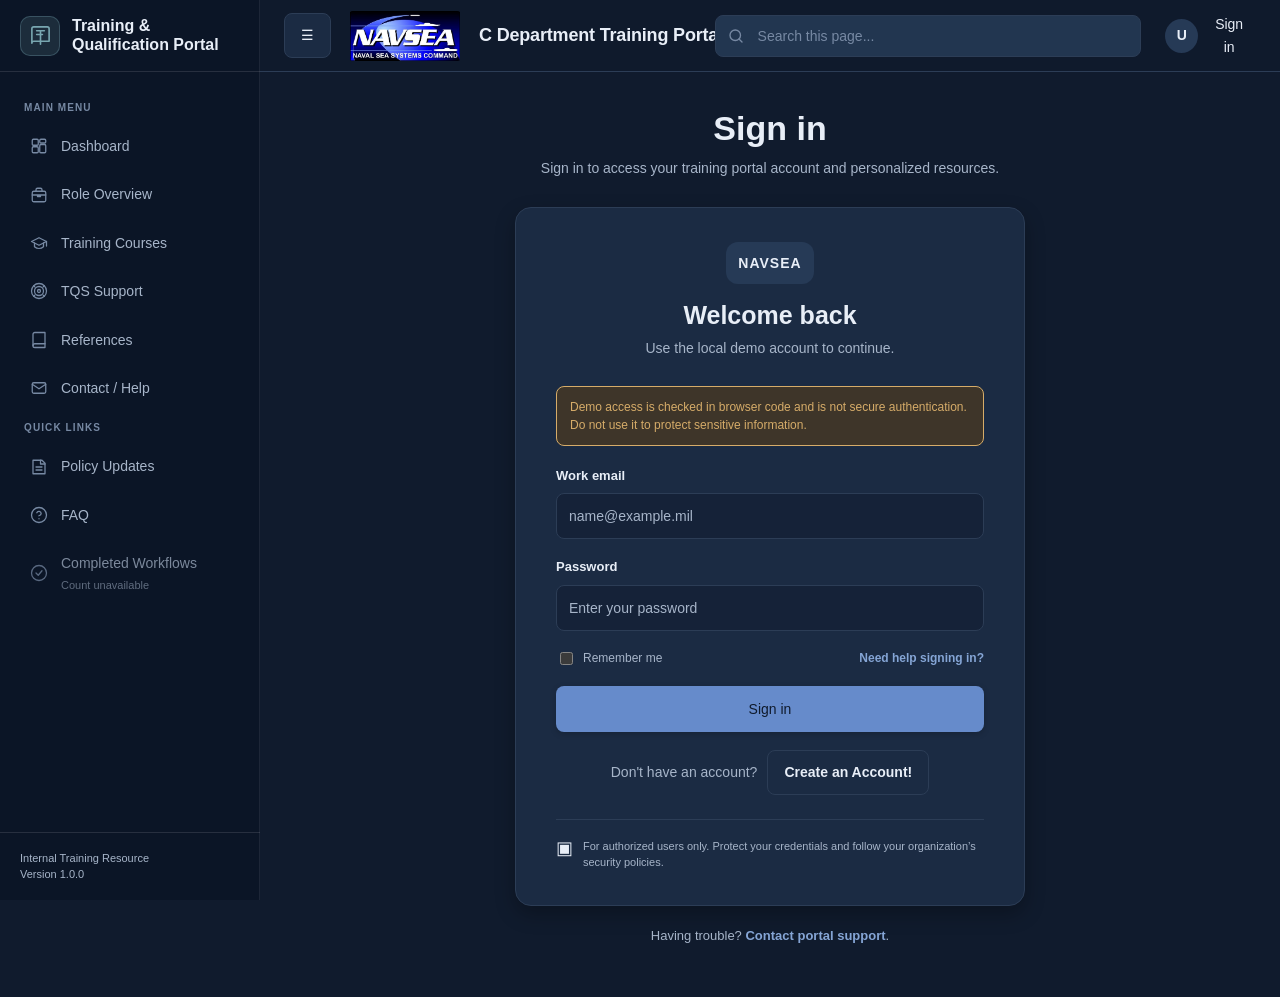
==== account.html @ fb7f1e5f "1" ====
<!DOCTYPE html>
<html lang="en">
<head>
<meta charset="UTF-8"><meta name="viewport" content="width=device-width, initial-scale=1.0">
<link rel="preconnect" href="https://fonts.googleapis.com"><link rel="preconnect" href="https://fonts.gstatic.com" crossorigin><link href="https://fonts.googleapis.com/css2?family=Roboto+Condensed:wght@500;600;700&display=swap" rel="stylesheet">
<title>Training Portal | Sign In</title>
<link rel="stylesheet" href="assets/shared/css/variables.css"><link rel="stylesheet" href="assets/shared/css/global.css"><link rel="stylesheet" href="assets/shared/css/layout.css?v=20261118-6"><link rel="stylesheet" href="assets/shared/css/components.css?v=20261118-2"><link rel="stylesheet" href="assets/shared/css/responsive.css"><link rel="stylesheet" href="assets/pages/account/account.css">
</head>
<body data-page="account">
<div class="app-shell"><aside class="sidebar" id="sidebar"></aside><div class="main-area">
<header class="topbar"><div class="topbar-left"><button class="btn btn-secondary mobile-menu-button" id="mobileMenuButton" aria-label="Open navigation">☰</button><img class="navsea-logo" src="assets/shared/images/navsea%20logo.jpg" alt="NAVSEA, Naval Sea Systems Command"><span class="portal-title">C Department Training Portal</span></div>
<div class="topbar-right"><div class="topbar-search search-box"><svg aria-hidden="true" viewBox="0 0 24 24"><circle cx="11" cy="11" r="7"></circle><path d="m20 20-4-4"></path></svg><input type="search" placeholder="Search this page..." data-portal-search aria-label="Search this page"></div>
<div style="position:relative"><button class="account-button" id="accountButton" aria-expanded="false" aria-controls="accountMenu"><span class="account-avatar">U</span><span>Sign in</span></button><div class="account-menu" id="accountMenu" hidden><a href="contact.html">Contact Support</a><a href="index.html">Dashboard</a></div></div></div></header>
<main class="page-content account-page">
<div class="page-heading"><h1 id="accountPageTitle" tabindex="-1">Sign in</h1><p id="accountPageDescription">Sign in to access your training portal account and personalized resources.</p></div>
<section class="account-signin-card" id="sign-in" aria-labelledby="signinTitle">
<div class="signin-intro"><span class="signin-emblem" aria-hidden="true">NAVSEA</span><h2 id="signinTitle">Welcome back</h2><p>Use the local demo account to continue.</p></div>
<p class="prototype-notice">Demo access is checked in browser code and is not secure authentication. Do not use it to protect sensitive information.</p>
<form id="signInForm" class="signin-form">
<div class="field-group"><label for="email">Work email</label><input class="form-control" id="email" name="email" type="email" autocomplete="username" placeholder="name@example.mil" required></div>
<div class="field-group"><label for="password">Password</label><input class="form-control" id="password" name="password" type="password" autocomplete="current-password" placeholder="Enter your password" required></div>
<div class="signin-options"><label class="remember-option"><input type="checkbox" name="remember"> <span>Remember me</span></label><a href="contact.html">Need help signing in?</a></div>
<button class="btn btn-primary signin-submit" type="submit">Sign in</button>
<p class="signin-notice" id="signInNotice" role="status" aria-live="polite" hidden></p>
</form>
<div class="create-account-prompt"><span>Don't have an account?</span><a class="btn btn-secondary" href="#create-account">Create an Account!</a></div>
<div class="signin-footer"><span class="security-icon" aria-hidden="true">▣</span><p>For authorized users only. Protect your credentials and follow your organization’s security policies.</p></div>
</section>
<section class="account-signin-card create-account-card" id="create-account" aria-labelledby="createAccountTitle" hidden>
<div class="signin-intro"><span class="signin-emblem" aria-hidden="true">NAVSEA</span><h2 id="createAccountTitle">Create an account</h2><p>Enter your details below.</p></div>
<form id="createAccountForm" class="signin-form">
<div class="field-group"><label for="firstName">First name</label><input class="form-control" id="firstName" name="firstName" type="text" autocomplete="given-name" required></div>
<div class="field-group"><label for="lastName">Last name</label><input class="form-control" id="lastName" name="lastName" type="text" autocomplete="family-name" required></div>
<div class="field-group"><label for="createEmail">Work email</label><input class="form-control" id="createEmail" name="email" type="email" autocomplete="email" placeholder="name@example.mil" required></div>
<div class="field-group"><label for="passcode">Passcode</label><input class="form-control" id="passcode" name="passcode" type="password" autocomplete="new-password" required></div>
<div class="field-group"><label for="confirmPasscode">Re-enter passcode</label><input class="form-control" id="confirmPasscode" name="confirmPasscode" type="password" autocomplete="new-password" required></div>
<button class="btn btn-primary signin-submit" type="submit">Create an account</button>
<p class="prototype-notice" id="createAccountNotice" role="status" aria-live="polite" hidden></p>
</form>
<p class="create-account-prompt"><a href="#sign-in">Back to sign in</a></p>
<div class="signin-footer"><span class="security-icon" aria-hidden="true">▣</span><p>For authorized users only. Protect your credentials and follow your organization’s security policies.</p></div>
</section>
<p class="account-support">Having trouble? <a href="contact.html">Contact portal support</a>.</p>
</main></div></div>
<script src="assets/shared/js/data.js?v=20261118-2"></script><script src="assets/shared/js/build-info.js"></script><script src="assets/shared/js/navigation.js?v=20261118-2"></script><script src="assets/shared/js/account.js?v=20261118-3"></script><script src="assets/shared/js/search.js"></script>
</body></html>
---- assets/shared/css/variables.css ----
:root {
    color-scheme: dark;

    --background: #101B2D;
    --surface: #1B2B43;
    --surface-secondary: #223650;
    --input-background: #152238;
    --sidebar-background: #0B1526;

    --text-primary: #E8EEF7;
    --text-secondary: #A7B5C9;
    --text-muted: #7789A3;

    --accent-primary: #668BCB;
    --accent-primary-hover: #85A5D5;
    --accent-secondary: #78A6B0;
    --accent-secondary-bg: #263C4D;

    --border: #2C3D56;
    --border-dark: #405675;
    --success: #72B695;
    --success-indicator: #72B695;
    --success-bg: #203A36;
    --warning: #D6AC69;
    --warning-indicator: #D6AC69;
    --warning-bg: #3E3529;
    --danger: #D47D83;
    --danger-bg: #38232D;

    --button-text: #101B2D;
    --neutral-bg: #2A3A51;
    --progress-track: #2C3D56;
    --header-background: rgba(16, 27, 45, .96);
    --focus-ring: rgba(102, 139, 203, .55);

    --navy-950: var(--sidebar-background);
    --navy-900: var(--text-primary);
    --navy-800: var(--text-primary);
    --navy-700: var(--text-secondary);
    --blue-700: var(--accent-primary-hover);
    --blue-600: var(--accent-primary);
    --blue-500: #7FA0D4;
    --blue-100: #263A56;

    --sidebar-width:260px; --header-height:72px; --content-max-width:1440px;
    --space-1:4px; --space-2:8px; --space-3:12px; --space-4:16px;
    --space-5:20px; --space-6:24px; --space-8:32px; --space-10:40px;
    --radius-sm:8px; --radius-md:12px; --radius-lg:16px;
    --shadow-sm: 0 2px 8px rgba(0, 0, 0, .18);
    --shadow-md: 0 8px 20px rgba(0, 0, 0, .28);
    --font-family:"Inter","Segoe UI",Arial,sans-serif;
    --brand-font-family:var(--font-family);
}
---- assets/shared/css/global.css ----
*{box-sizing:border-box} html{scroll-behavior:smooth}
body{margin:0;min-height:100vh;font-family:var(--font-family);background:var(--background);color:var(--text-primary);font-size:14px;line-height:1.6}
button,input,select,textarea{font:inherit} button{cursor:pointer}
a{color:var(--blue-700);text-decoration:none} a:hover{text-decoration:underline;text-underline-offset:2px}
img{display:block;max-width:100%}
h1,h2,h3,h4,p{margin-top:0} h1,h2,h3,h4{color:var(--text-primary);line-height:1.2}
h1{font-size:30px;font-weight:600} h2{font-size:19px;font-weight:600} h3{font-size:16px;font-weight:600}
p{color:var(--text-secondary);margin-bottom:0}
button:focus-visible,a:focus-visible,input:focus-visible,select:focus-visible,textarea:focus-visible{outline:3px solid var(--focus-ring);outline-offset:2px}
[hidden]{display:none!important}
---- assets/shared/css/layout.css ----
.app-shell{min-height:100vh}
.sidebar{position:fixed;top:0;left:0;bottom:0;width:var(--sidebar-width);background:var(--navy-950);color:var(--text-primary);display:flex;flex-direction:column;z-index:100;transition:transform .25s ease;box-shadow:inset -1px 0 0 rgba(232,238,247,.08)}
.sidebar-overlay{display:none}
.sidebar-brand{min-height:var(--header-height);display:flex;align-items:center;gap:12px;padding:0 20px;border-bottom:1px solid rgba(232,238,247,.12)}
.brand-mark{width:40px;height:40px;border-radius:10px;background:rgba(120,166,176,.16);display:grid;place-items:center;font-weight:700;font-size:16px;position:relative;overflow:hidden;border:1px solid rgba(120,166,176,.32)}
.brand-mark svg{width:23px;height:23px;fill:none;stroke:var(--accent-secondary);stroke-width:1.7;stroke-linecap:round;stroke-linejoin:round}
.brand-name{font-size:16px;font-weight:600;color:var(--text-primary);line-height:1.15}.brand-subtitle{color:var(--text-secondary);font-size:10px;letter-spacing:1px;text-transform:uppercase;margin-top:2px}
.sidebar-nav{padding:18px 12px 12px;flex:1;overflow-y:auto}.nav-label{padding:0 12px;margin:10px 0 8px;color:var(--text-muted);font-size:10px;font-weight:600;letter-spacing:1.1px;text-transform:uppercase}
.nav-link{display:flex;align-items:center;gap:12px;padding:11px 14px;margin-bottom:4px;color:var(--text-secondary);border-radius:8px;font-size:14px;transition:background .18s ease,color .18s ease;border-left:3px solid transparent}
.nav-workflow-count{display:block;margin-top:2px;font-size:11px;opacity:.75}
.nav-link:hover{background:var(--surface-secondary);color:var(--text-primary);text-decoration:none}.nav-link.active{background:rgba(102,139,203,.2);color:var(--text-primary);border-left-color:var(--blue-500);padding-left:11px}
.nav-link-nested{margin:0 0 4px 18px;width:calc(100% - 18px);padding-left:12px;font-size:13px}.nav-link-nested .nav-icon{flex-basis:18px;width:18px}.nav-link-nested .nav-icon svg{width:16px;height:16px}
.nav-link-disabled{cursor:default;opacity:.72}.nav-link-disabled:hover{background:transparent;color:var(--text-secondary)}
.nav-icon{display:grid;flex:0 0 20px;width:20px;place-items:center;color:var(--text-muted)}.nav-icon svg{width:18px;height:18px;fill:none;stroke:currentColor;stroke-width:1.7;stroke-linecap:round;stroke-linejoin:round}.nav-link.active .nav-icon{color:var(--accent-secondary)}
.sidebar-footer{padding:18px 20px;border-top:1px solid rgba(232,238,247,.12);color:var(--text-secondary);font-size:11px;line-height:1.4}
.main-area{margin-left:var(--sidebar-width);min-height:100vh}
.topbar{height:var(--header-height);background:var(--header-background);border-bottom:1px solid var(--border);display:flex;align-items:center;justify-content:space-between;padding:0 24px 0 24px;position:sticky;top:0;z-index:50;backdrop-filter:blur(8px)}
.topbar-left,.topbar-right{display:flex;align-items:center;gap:18px}.navsea-logo{display:block;flex:0 0 auto;width:112px;height:50px;object-fit:contain;border-radius:4px}.portal-title{color:var(--navy-900);font-family:var(--brand-font-family);font-size:18px;font-weight:700;letter-spacing:-.01em;white-space:nowrap}.topbar-search{width:min(620px,34vw)}
.topbar-search>svg{position:absolute;z-index:1;left:12px;top:50%;width:18px;height:18px;transform:translateY(-50%);fill:none;stroke:var(--text-muted);stroke-width:1.8;stroke-linecap:round;stroke-linejoin:round;pointer-events:none}
.topbar-actions{display:flex;align-items:center;gap:14px}.icon-button{position:relative;width:38px;height:38px;border:1px solid var(--border);background:var(--surface);border-radius:10px;display:grid;place-items:center;color:var(--navy-800);box-shadow:none;transition:background .18s ease,border-color .18s ease}
.icon-button:hover{background:var(--surface-secondary);border-color:var(--border-dark)}
.icon-button .badge-count{position:absolute;right:-2px;top:-2px;background:var(--danger);color:var(--button-text);border-radius:50%;font-size:10px;font-weight:700;width:16px;height:16px;display:grid;place-items:center;border:2px solid var(--surface)}
.page-content{max-width:var(--content-max-width);margin:0 auto;padding:34px 36px 48px}.page-heading{margin-bottom:26px}.page-heading h1{margin-bottom:6px}.page-heading p{margin-bottom:0}
.content-grid{display:grid;grid-template-columns:repeat(12,minmax(0,1fr));gap:22px}
.col-12{grid-column:span 12}.col-8{grid-column:span 8}.col-6{grid-column:span 6}.col-4{grid-column:span 4}
.mobile-menu-button{display:inline-flex}
body.sidebar-collapsed .main-area{margin-left:0}
body.sidebar-collapsed .sidebar{transform:translateX(-100%)}
@media(max-width:1100px){
    .page-content{padding-right:24px;padding-left:24px}
}
@media(max-width:900px){
    .sidebar{top:var(--header-height);transform:translateX(-100%)}
    .sidebar.open{transform:translateX(0)}
    .sidebar:not(.open){transform:translateX(-100%)}
    .sidebar-overlay:not([hidden]){display:block;position:fixed;inset:var(--header-height) 0 0;z-index:90;background:rgba(7,20,33,.68);border:0;padding:0}
    .mobile-menu-button{display:inline-flex}
    .main-area{margin-left:0}
    .topbar{z-index:110}
}
---- assets/shared/css/components.css ----
.btn{border:1px solid transparent;padding:10px 16px;border-radius:8px;font-size:14px;font-weight:500;display:inline-flex;align-items:center;justify-content:center;gap:8px;transition:background .18s ease,border-color .18s ease,color .18s ease,box-shadow .18s ease;letter-spacing:0}
.btn-primary{background:var(--blue-600);color:var(--button-text);box-shadow:0 2px 6px rgba(0,0,0,.18)}.btn-primary:hover{background:var(--blue-700);box-shadow:0 4px 10px rgba(0,0,0,.24);text-decoration:none}
.btn-secondary{background:var(--surface);border-color:var(--border);color:var(--text-primary)}.btn-secondary:hover{background:var(--surface-secondary);border-color:var(--border-dark)}.btn-small{padding:6px 11px;font-size:12px}
.btn:disabled,.btn[aria-disabled="true"]{opacity:.55;cursor:not-allowed;box-shadow:none}
.card{background:var(--surface);border:1px solid var(--border);border-radius:var(--radius-md);padding:22px;box-shadow:var(--shadow-sm)}
.card-header{display:flex;align-items:center;justify-content:space-between;gap:12px;margin-bottom:18px}.card-header h2,.card-header h3{margin:0}.card-description{color:var(--text-secondary);font-size:13px}
.hero{min-height:260px;border-radius:var(--radius-lg);padding:30px 36px;margin-bottom:28px;display:flex;align-items:center;color:var(--text-primary);background:linear-gradient(90deg,rgba(16,27,45,.9),rgba(21,34,56,.66)),url('https://images.unsplash.com/photo-1516549655169-df83a0774514?auto=format&fit=crop&w=1600&q=80') center right/cover no-repeat;overflow:hidden;box-shadow:var(--shadow-sm)}
.hero-inner{display:flex;align-items:center;justify-content:space-between;gap:20px;width:100%}
.hero-copy{max-width:620px;padding:8px 0}
.hero h1{color:var(--text-primary);font-size:58px;font-weight:800;line-height:1.02;letter-spacing:-.04em;margin:0 0 18px}
.hero p{color:var(--text-secondary);max-width:560px;font-size:20px;line-height:1.45}
.hero-visual{flex:1;min-height:220px;display:flex;justify-content:flex-end;align-items:center}
.feature-grid{display:grid;grid-template-columns:repeat(4,minmax(0,1fr));gap:18px;margin-bottom:30px}
.feature-card{background:var(--surface);border:1px solid var(--border);border-radius:var(--radius-md);padding:22px 24px;min-height:205px;display:flex;flex-direction:column;box-shadow:var(--shadow-sm);transition:transform .2s ease,box-shadow .2s ease}
.feature-card:hover{transform:translateY(-3px);box-shadow:var(--shadow-md);text-decoration:none}
.feature-icon{width:54px;height:54px;border-radius:18px;background:var(--blue-100);color:var(--blue-600);display:grid;place-items:center;font-size:28px;margin-bottom:18px;box-shadow:inset 0 0 0 1px rgba(102,139,203,.16)}
.feature-card h3{margin-bottom:8px;font-size:25px;line-height:1.2}
.feature-card p{font-size:16px;line-height:1.5;margin-bottom:20px;color:var(--text-secondary)}
.feature-action{margin-top:auto;padding-top:12px;border-top:1px solid var(--border);font-size:14px;font-weight:700;color:var(--navy-800)}
.form-control{width:100%;padding:10px 12px;border:1px solid var(--border);border-radius:var(--radius-sm);background:var(--input-background);color:var(--text-primary)}
.form-control::placeholder{color:var(--text-secondary)}.search-box{position:relative}.search-box input{width:100%;padding:12px 14px 12px 38px;border:1px solid var(--border);border-radius:8px;background:var(--input-background);font-size:14px;color:var(--text-primary)}
.search-box:before{content:"⌕";position:absolute;left:12px;top:50%;transform:translateY(-50%);font-size:18px;color:var(--text-muted)}
.topbar-search.search-box{width:min(620px,34vw)}
.topbar-search.search-box:before{content:none}
.topbar-search.search-box input{height:42px;padding:10px 14px 10px 42px;border:1px solid var(--border);border-radius:8px;background:var(--surface-secondary);font-size:14px;color:var(--text-primary)}
.topbar-search.search-box input:focus{border-color:var(--blue-500);background:var(--surface);outline:3px solid var(--focus-ring)}
.topbar-search.search-box input::placeholder{color:var(--text-muted)}
.list-item{display:flex;justify-content:space-between;align-items:center;gap:15px;padding:14px 0;border-bottom:1px solid var(--border)}
.list-item:last-child{border-bottom:0}.list-item h4{margin:0 0 3px;font-size:16px}.list-item p{font-size:13px;margin:0}
.badge{display:inline-block;border-radius:20px;padding:5px 10px;font-size:11px;font-weight:600;background:var(--blue-100);color:var(--navy-800);white-space:nowrap}
.badge-success{background:var(--success-bg);color:var(--success)}.badge-warning{background:var(--warning-bg);color:var(--warning)}
.pathway{display:grid;grid-template-columns:repeat(4,1fr);gap:12px}.pathway-step{background:rgba(232,238,247,.06);border:1px solid rgba(232,238,247,.12);border-radius:var(--radius-sm);padding:17px;text-align:center;color:var(--text-primary);min-height:102px}
.pathway-number{width:30px;height:30px;display:grid;place-items:center;border-radius:50%;margin:0 auto 10px;background:rgba(232,238,247,.12);color:var(--text-primary);font-weight:700;border:1px solid rgba(232,238,247,.16)}
.pathway-step h4{font-size:18px;margin-bottom:5px;color:var(--text-primary)}.pathway-step p{font-size:13px;margin:0;color:var(--text-secondary)}
.data-table{width:100%;border-collapse:collapse;font-size:14px}.data-table th,.data-table td{text-align:left;padding:14px;border-bottom:1px solid var(--border)}
.data-table th{background:var(--surface-secondary);color:var(--text-secondary);font-size:11px;text-transform:uppercase;letter-spacing:.5px}
.data-table tbody tr:nth-child(even){background:var(--surface-secondary)}
.empty-state{padding:35px 15px;text-align:center;color:var(--text-muted)}
.account-button{border:0;background:transparent;display:flex;align-items:center;gap:10px;color:var(--text-primary)}
.account-avatar{width:34px;height:34px;background:var(--blue-100);color:var(--navy-800);border-radius:50%;display:grid;place-items:center;font-weight:600}
.account-menu{position:absolute;right:25px;top:62px;width:190px;padding:8px;background:var(--surface);border:1px solid var(--border);border-radius:var(--radius-md);box-shadow:var(--shadow-md);z-index:150}
.account-menu a{display:block;padding:9px;border-radius:5px;color:var(--text-primary);font-size:12px}.account-menu a:hover{background:var(--surface-secondary);text-decoration:none}
.faq-item{border-bottom:1px solid var(--border)}.faq-question{width:100%;padding:15px 0;text-align:left;background:transparent;border:0;font-weight:600;color:var(--text-primary)}
.faq-answer{padding:0 0 15px;color:var(--text-secondary);font-size:13px}
.course-card{grid-column:span 4}
.account-progress-grid{display:grid;grid-template-columns:minmax(0,.8fr) minmax(0,1.2fr);gap:20px;margin-bottom:24px}
.account-role-card h2{margin:6px 0 8px;font-size:24px;font-weight:600}.account-role-card p{min-height:42px;color:var(--text-secondary);font-size:14px}
.progress-eyebrow{display:block;color:var(--text-muted);font-size:11px;font-weight:700;text-transform:uppercase;letter-spacing:.8px}
.progress-card-header{display:flex;align-items:flex-start;justify-content:space-between;gap:16px}
.progress-card-header h2{margin:5px 0 16px}.progress-card-header>strong{font-size:32px;color:var(--navy-800)}
.progress-track{height:10px;border-radius:20px;background:var(--progress-track);overflow:hidden}
.progress-bar{height:100%;width:0;border-radius:20px;background:var(--blue-600);transition:width .25s ease}
.progress-stats{display:grid;grid-template-columns:1fr 1fr;margin-top:16px}
.progress-stats div{display:flex;flex-direction:column}.progress-stats div+div{border-left:1px solid var(--border);padding-left:20px}
.progress-stats strong{font-size:22px}.progress-stats span{font-size:12px;color:var(--text-secondary)}
.progress-content-grid{display:grid;grid-template-columns:1fr 1fr;gap:20px}
.progress-course-list{display:flex;flex-direction:column}
.progress-course{display:grid;grid-template-columns:36px 1fr auto;align-items:center;gap:12px;padding:13px 0;border-bottom:1px solid var(--border)}
.progress-course:last-child{border-bottom:0}.progress-course h3{margin:0 0 3px;font-size:15px;font-weight:600}.progress-course p{margin:0;font-size:13px;color:var(--text-secondary)}
.progress-course-icon{width:32px;height:32px;border-radius:50%;display:grid;place-items:center;background:var(--success-bg);color:var(--success);font-weight:700}
.progress-course-icon-pending{background:var(--surface-secondary);color:var(--text-muted)}
.progress-empty{margin:10px 0;color:var(--text-muted)}
.info-row{display:grid;grid-template-columns:1.8fr .95fr;gap:22px;margin-bottom:28px}
.announcement-card,.quick-access-card{padding:0}
.announcement-card .card-header,.quick-access-card .card-header{padding:22px 22px 0}
.announcement-list,.quick-access-list{padding:0 22px 10px}
.quick-access-item{display:flex;align-items:center;justify-content:space-between;gap:16px;padding:14px 0;border-bottom:1px solid var(--border)}
.quick-access-item:last-child{border-bottom:none}
.quick-access-label{display:flex;align-items:center;gap:10px}
.quick-access-icon{width:32px;height:32px;border-radius:10px;background:var(--blue-100);color:var(--blue-600);display:grid;place-items:center;font-size:16px}
.quick-access-meta{display:flex;flex-direction:column;gap:2px}
.quick-access-meta strong{font-size:14px;color:var(--text-primary)}
.quick-access-meta span{font-size:12px;color:var(--text-secondary)}
.quick-access-link{font-size:12px;color:var(--navy-800);font-weight:700}
.training-pathway{background:var(--navy-950);border-radius:var(--radius-md);padding:0;overflow:hidden;box-shadow:var(--shadow-sm)}
.training-pathway-header{padding:22px 26px 14px;display:flex;align-items:center;justify-content:space-between;gap:10px;color:var(--text-primary)}
.training-pathway-header h2{color:var(--text-primary);font-size:24px;margin:0}
.training-pathway-header span{font-size:13px;color:var(--text-secondary)}
.training-pathway-inner{padding:0 20px 20px;display:grid;grid-template-columns:260px 1fr;gap:20px;align-items:center}
.pathway-image{height:134px;border-radius:16px;position:relative;background:linear-gradient(135deg,rgba(255,255,255,.15),rgba(0,0,0,.2)),url('https://images.unsplash.com/photo-1507679799987-c73779587ccf?auto=format&fit=crop&w=900&q=80') center/cover no-repeat;overflow:hidden}
.pathway-image:before{content:'"';font-size:80px;position:absolute;left:32px;top:20px;color:rgba(255,255,255,.18)}
.filter-card{margin-bottom:28px;padding:24px}
.filter-header{display:flex;align-items:flex-start;justify-content:space-between;gap:16px;margin-bottom:18px}
.filter-header h2{margin:0 0 4px}
.filter-header p{font-size:14px;color:var(--text-secondary)}
.filter-actions{display:flex;align-items:center;gap:10px}
.filter-grid{display:grid;grid-template-columns:repeat(3,minmax(0,1fr));gap:18px}
.field-group{display:flex;flex-direction:column;gap:8px}
.field-group label{font-size:13px;font-weight:700;color:var(--text-primary)}
.field-group select.form-control{width:100%}
.error-message{margin:16px 0 0;padding:12px 14px;border-radius:10px;background:var(--danger-bg);border:1px solid var(--danger);color:var(--danger);font-size:13px;font-weight:600}
.role-result{margin-bottom:28px}
.role-save-notice{margin:14px 0 0;color:var(--success);font-size:13px;font-weight:700}
.role-result-header{display:flex;align-items:flex-start;justify-content:space-between;gap:12px;margin-bottom:18px}
.role-result-header h2{margin:0;font-size:26px}
.role-summary{font-size:15px;line-height:1.6;color:var(--text-secondary);margin-bottom:20px}
.role-detail-grid{display:grid;grid-template-columns:repeat(2,minmax(0,1fr));gap:22px}
.role-detail-grid h3{margin:0 0 10px;font-size:18px}
.role-detail-grid ul{margin:0;padding-left:18px;color:var(--text-secondary)}
.role-detail-grid li{margin-bottom:8px;line-height:1.5}
.badge-secondary{background:var(--blue-100);color:var(--blue-700)}
@media(max-width:1100px){.course-card{grid-column:span 6}.feature-card h3{font-size:22px}.hero h1{font-size:48px}.info-row{grid-template-columns:1fr}.filter-grid{grid-template-columns:1fr}.role-detail-grid{grid-template-columns:1fr}}
@media(max-width:760px){.course-card{grid-column:span 1}.feature-grid{grid-template-columns:1fr}.hero{padding:26px 22px}.hero-inner{flex-direction:column;align-items:flex-start}.hero h1{font-size:38px}.hero p{font-size:16px}.topbar{padding:0 15px}.topbar-search{display:none}.sidebar{transform:translateX(-100%)}.sidebar.open{transform:translateX(0)}.main-area{margin-left:0}.mobile-menu-button{display:inline-flex}.breadcrumb{display:none}.training-pathway-inner{grid-template-columns:1fr}.pathway{grid-template-columns:repeat(2,1fr)}.list-item{align-items:flex-start}.quick-access-item{padding:12px 0}.filter-header{flex-direction:column;align-items:flex-start}.filter-actions{width:100%}.filter-actions .btn{flex:1}.account-progress-grid,.progress-content-grid{grid-template-columns:1fr}}
---- assets/shared/css/responsive.css ----
@media(max-width:1100px){.feature-grid{grid-template-columns:repeat(2,minmax(0,1fr))}.col-4{grid-column:span 6}.col-8{grid-column:span 12}}
@media(max-width:1100px){.topbar-search{width:220px}}
@media(max-width:900px){.topbar-search{display:none}}
@media(max-width:760px){
.topbar{padding:0 10px}.topbar-left{gap:8px;min-width:0}.topbar-right{gap:8px}.topbar-search{display:none}.account-button>span:last-child{display:none}
.page-content{padding:34px 24px 48px}.feature-grid{grid-template-columns:1fr}.content-grid{grid-template-columns:1fr}
.col-12,.col-8,.col-6,.col-4{grid-column:span 1}.hero{padding:25px}.hero h1{font-size:25px}
.pathway{grid-template-columns:repeat(2,1fr)}.navsea-logo{width:96px;height:44px}.portal-title{min-width:0;font-size:16px;white-space:normal;line-height:1.15}.data-table{min-width:600px}.table-wrapper{overflow-x:auto}
}
@media(max-width:600px){.page-content{padding:24px 15px 34px}}
---- assets/pages/account/account.css ----
.account-page{max-width:980px;margin:0 auto;padding-top:36px;padding-bottom:50px}
.account-page .page-heading{text-align:center;margin:0 auto 28px}
.account-page .page-heading h1{font-size:34px;margin-bottom:8px}
.account-signin-card{max-width:510px;margin:0 auto;background:var(--surface);border:1px solid var(--border);border-radius:var(--radius-lg);padding:34px 40px;box-shadow:var(--shadow-md)}
.signin-intro{text-align:center;margin-bottom:26px}
.signin-emblem{display:inline-grid;place-items:center;min-width:76px;height:42px;padding:0 12px;border-radius:12px;background:var(--blue-100);color:var(--navy-800);font-size:14px;font-weight:700;letter-spacing:1px;margin-bottom:16px}
.signin-intro h2{font-size:25px;margin-bottom:7px}
.signin-intro p{font-size:14px}
.signin-form{display:grid;gap:18px}
.signin-form .field-group{gap:7px}
.signin-form .field-group label{font-size:13px}
.signin-form .form-control{min-height:46px}
.signin-options{display:flex;align-items:center;justify-content:space-between;gap:12px;font-size:12px}
.remember-option{display:inline-flex;align-items:center;gap:7px;color:var(--text-secondary)}
.remember-option input{accent-color:var(--blue-600)}
.signin-options a,.account-support a,.create-account-prompt a{font-weight:700}
.signin-submit{width:100%;min-height:46px}
.signin-notice{padding:12px 14px;border:1px solid var(--warning);border-radius:var(--radius-sm);background:var(--warning-bg);color:var(--warning);font-size:13px}
.prototype-notice{padding:11px 13px;margin:0 0 20px;border:1px solid var(--warning);border-radius:var(--radius-sm);background:var(--warning-bg);color:var(--warning);font-size:12px;line-height:1.5}
.create-account-prompt{display:flex;align-items:center;justify-content:center;flex-wrap:wrap;gap:10px;text-align:center;margin-top:18px;font-size:14px;color:var(--text-secondary)}
.create-account-prompt a{min-height:42px}
.create-account-card .signin-form{gap:15px}
.account-menu-action{display:block;width:100%;padding:9px;border:0;border-radius:5px;background:transparent;text-align:left;color:var(--text-primary);font:inherit;font-size:12px;cursor:pointer}
.account-menu-action:hover{background:var(--surface-secondary)}
.signin-footer{display:flex;align-items:flex-start;gap:10px;border-top:1px solid var(--border);margin-top:24px;padding-top:18px}
.security-icon{color:var(--navy-800);font-size:18px;line-height:1.2}
.signin-footer p{font-size:11px;line-height:1.5}
.account-support{text-align:center;margin:20px auto 0;font-size:13px}
@media(max-width:600px){.account-page{padding-top:24px}.account-page .page-heading h1{font-size:29px}.account-signin-card{padding:26px 20px}.signin-options{align-items:flex-start;flex-direction:column}}
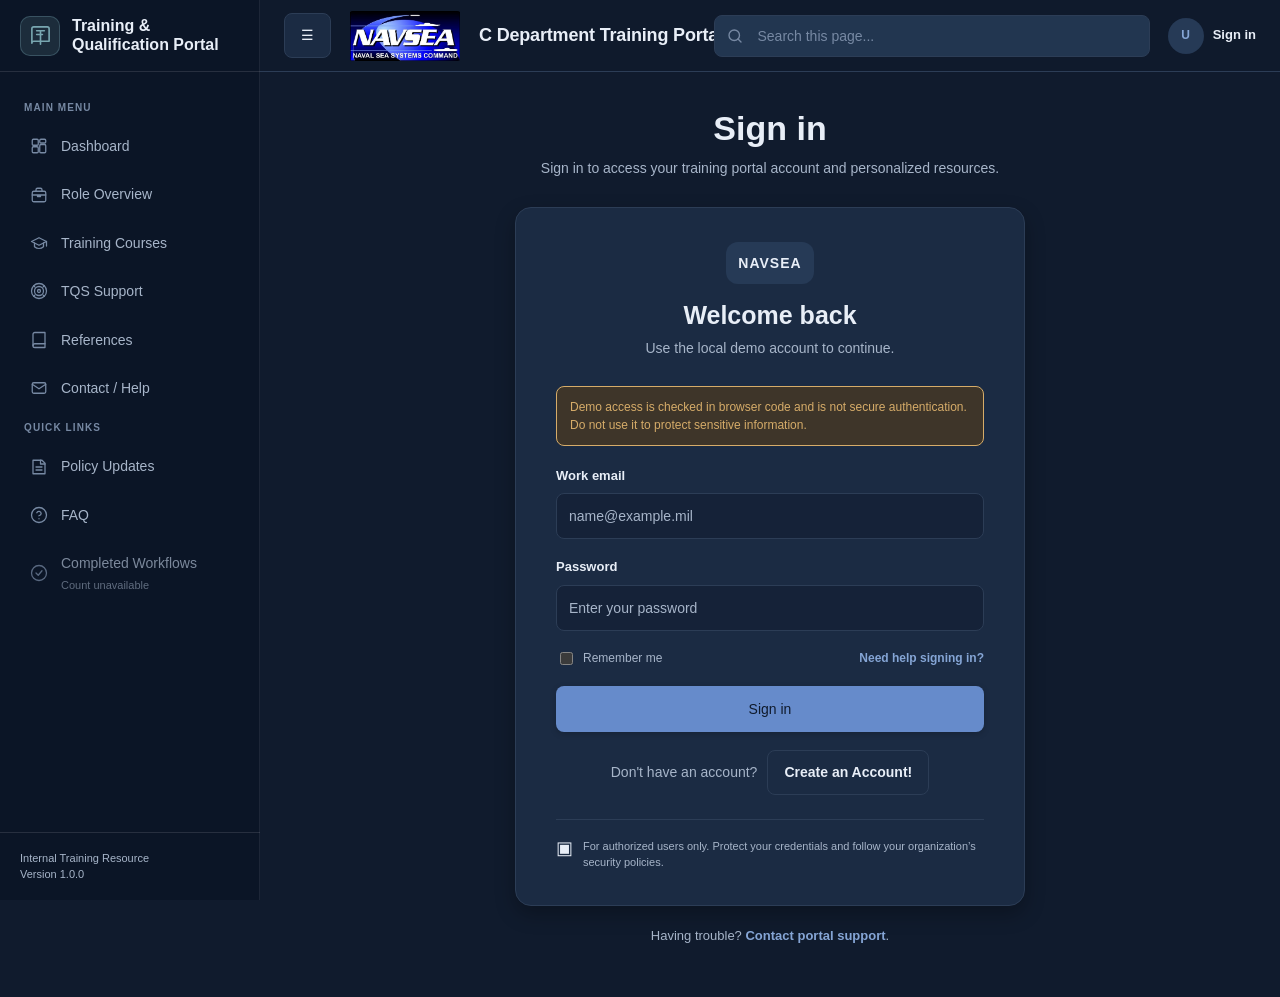
==== commit 91ac5949: "1" ====
--- a/account.html
+++ b/account.html
@@ -4,7 +4,7 @@
 <meta charset="UTF-8"><meta name="viewport" content="width=device-width, initial-scale=1.0">
 <link rel="preconnect" href="https://fonts.googleapis.com"><link rel="preconnect" href="https://fonts.gstatic.com" crossorigin><link href="https://fonts.googleapis.com/css2?family=Roboto+Condensed:wght@500;600;700&display=swap" rel="stylesheet">
 <title>Training Portal | Sign In</title>
-<link rel="stylesheet" href="assets/shared/css/variables.css"><link rel="stylesheet" href="assets/shared/css/global.css"><link rel="stylesheet" href="assets/shared/css/layout.css?v=20261118-6"><link rel="stylesheet" href="assets/shared/css/components.css?v=20261118-2"><link rel="stylesheet" href="assets/shared/css/responsive.css"><link rel="stylesheet" href="assets/pages/account/account.css">
+<link rel="stylesheet" href="assets/shared/css/variables.css"><link rel="stylesheet" href="assets/shared/css/global.css"><link rel="stylesheet" href="assets/shared/css/layout.css?v=20261118-6"><link rel="stylesheet" href="assets/shared/css/components.css?v=20261118-3"><link rel="stylesheet" href="assets/shared/css/responsive.css"><link rel="stylesheet" href="assets/pages/account/account.css">
 </head>
 <body data-page="account">
 <div class="app-shell"><aside class="sidebar" id="sidebar"></aside><div class="main-area">
--- a/assets/shared/css/components.css
+++ b/assets/shared/css/components.css
@@ -36,10 +36,10 @@
 .data-table th{background:var(--surface-secondary);color:var(--text-secondary);font-size:11px;text-transform:uppercase;letter-spacing:.5px}
 .data-table tbody tr:nth-child(even){background:var(--surface-secondary)}
 .empty-state{padding:35px 15px;text-align:center;color:var(--text-muted)}
-.account-button{border:0;background:transparent;display:flex;align-items:center;gap:10px;color:var(--text-primary)}
-.account-avatar{width:34px;height:34px;background:var(--blue-100);color:var(--navy-800);border-radius:50%;display:grid;place-items:center;font-weight:600}
+.account-button{border:0;background:transparent;display:flex;align-items:center;gap:9px;padding:0;color:var(--text-primary);font-size:13px;font-weight:600;white-space:nowrap}
+.account-avatar{width:36px;height:36px;background:var(--blue-100);color:var(--blue-700);border-radius:50%;display:grid;place-items:center;font-size:12px;font-weight:600}
 .account-menu{position:absolute;right:25px;top:62px;width:190px;padding:8px;background:var(--surface);border:1px solid var(--border);border-radius:var(--radius-md);box-shadow:var(--shadow-md);z-index:150}
-.account-menu a{display:block;padding:9px;border-radius:5px;color:var(--text-primary);font-size:12px}.account-menu a:hover{background:var(--surface-secondary);text-decoration:none}
+.account-menu a,.account-menu-action{display:block;width:100%;padding:9px;border:0;border-radius:5px;background:transparent;text-align:left;color:var(--text-primary);font:inherit;font-size:12px;cursor:pointer}.account-menu a:hover,.account-menu-action:hover{background:var(--surface-secondary);text-decoration:none}
 .faq-item{border-bottom:1px solid var(--border)}.faq-question{width:100%;padding:15px 0;text-align:left;background:transparent;border:0;font-weight:600;color:var(--text-primary)}
 .faq-answer{padding:0 0 15px;color:var(--text-secondary);font-size:13px}
 .course-card{grid-column:span 4}
--- a/assets/pages/account/account.css
+++ b/assets/pages/account/account.css
@@ -20,8 +20,6 @@
 .create-account-prompt{display:flex;align-items:center;justify-content:center;flex-wrap:wrap;gap:10px;text-align:center;margin-top:18px;font-size:14px;color:var(--text-secondary)}
 .create-account-prompt a{min-height:42px}
 .create-account-card .signin-form{gap:15px}
-.account-menu-action{display:block;width:100%;padding:9px;border:0;border-radius:5px;background:transparent;text-align:left;color:var(--text-primary);font:inherit;font-size:12px;cursor:pointer}
-.account-menu-action:hover{background:var(--surface-secondary)}
 .signin-footer{display:flex;align-items:flex-start;gap:10px;border-top:1px solid var(--border);margin-top:24px;padding-top:18px}
 .security-icon{color:var(--navy-800);font-size:18px;line-height:1.2}
 .signin-footer p{font-size:11px;line-height:1.5}
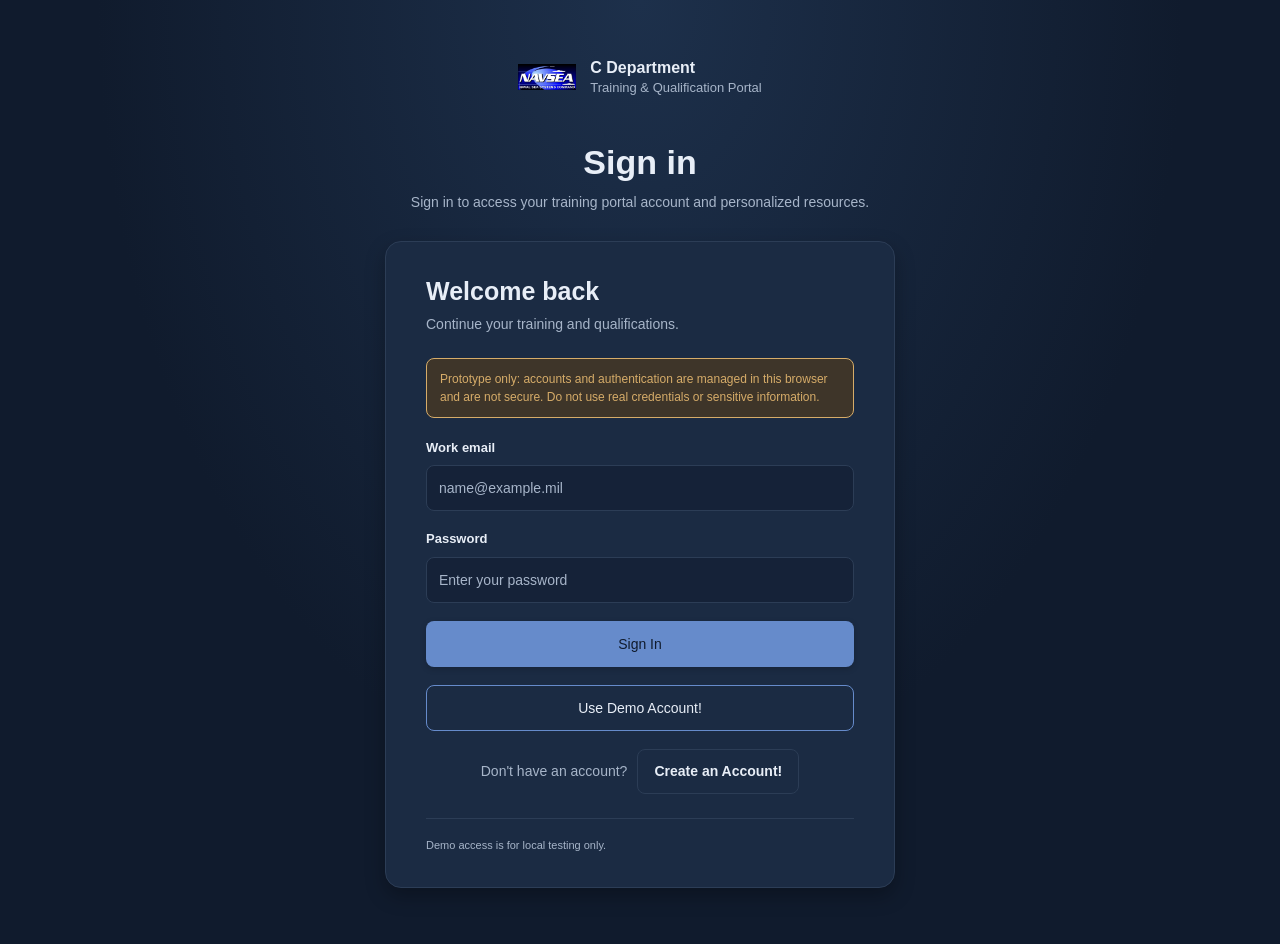
==== commit edabcefe: "1" ====
--- a/account.html
+++ b/account.html
@@ -2,32 +2,31 @@
 <html lang="en">
 <head>
 <meta charset="UTF-8"><meta name="viewport" content="width=device-width, initial-scale=1.0">
+<script src="assets/shared/js/auth.js?v=1"></script>
 <link rel="preconnect" href="https://fonts.googleapis.com"><link rel="preconnect" href="https://fonts.gstatic.com" crossorigin><link href="https://fonts.googleapis.com/css2?family=Roboto+Condensed:wght@500;600;700&display=swap" rel="stylesheet">
 <title>Training Portal | Sign In</title>
-<link rel="stylesheet" href="assets/shared/css/variables.css"><link rel="stylesheet" href="assets/shared/css/global.css"><link rel="stylesheet" href="assets/shared/css/layout.css?v=20261118-6"><link rel="stylesheet" href="assets/shared/css/components.css?v=20261118-3"><link rel="stylesheet" href="assets/shared/css/responsive.css"><link rel="stylesheet" href="assets/pages/account/account.css">
+<link rel="stylesheet" href="assets/shared/css/variables.css"><link rel="stylesheet" href="assets/shared/css/global.css"><link rel="stylesheet" href="assets/shared/css/layout.css?v=20261118-6"><link rel="stylesheet" href="assets/shared/css/components.css?v=20261118-4"><link rel="stylesheet" href="assets/shared/css/responsive.css"><link rel="stylesheet" href="assets/pages/account/account.css?v=20261118-1">
 </head>
-<body data-page="account">
-<div class="app-shell"><aside class="sidebar" id="sidebar"></aside><div class="main-area">
-<header class="topbar"><div class="topbar-left"><button class="btn btn-secondary mobile-menu-button" id="mobileMenuButton" aria-label="Open navigation">☰</button><img class="navsea-logo" src="assets/shared/images/navsea%20logo.jpg" alt="NAVSEA, Naval Sea Systems Command"><span class="portal-title">C Department Training Portal</span></div>
-<div class="topbar-right"><div class="topbar-search search-box"><svg aria-hidden="true" viewBox="0 0 24 24"><circle cx="11" cy="11" r="7"></circle><path d="m20 20-4-4"></path></svg><input type="search" placeholder="Search this page..." data-portal-search aria-label="Search this page"></div>
-<div style="position:relative"><button class="account-button" id="accountButton" aria-expanded="false" aria-controls="accountMenu"><span class="account-avatar">U</span><span>Sign in</span></button><div class="account-menu" id="accountMenu" hidden><a href="contact.html">Contact Support</a><a href="index.html">Dashboard</a></div></div></div></header>
-<main class="page-content account-page">
+<body data-page="account" class="auth-body">
+<main class="account-page">
+<div class="auth-brand"><img src="assets/shared/images/navsea%20logo.jpg" alt="NAVSEA, Naval Sea Systems Command"><div><strong>C Department</strong><span>Training &amp; Qualification Portal</span></div></div>
 <div class="page-heading"><h1 id="accountPageTitle" tabindex="-1">Sign in</h1><p id="accountPageDescription">Sign in to access your training portal account and personalized resources.</p></div>
 <section class="account-signin-card" id="sign-in" aria-labelledby="signinTitle">
-<div class="signin-intro"><span class="signin-emblem" aria-hidden="true">NAVSEA</span><h2 id="signinTitle">Welcome back</h2><p>Use the local demo account to continue.</p></div>
-<p class="prototype-notice">Demo access is checked in browser code and is not secure authentication. Do not use it to protect sensitive information.</p>
+<div class="signin-intro"><h2 id="signinTitle">Welcome back</h2><p>Continue your training and qualifications.</p></div>
+<p class="prototype-notice">Prototype only: accounts and authentication are managed in this browser and are not secure. Do not use real credentials or sensitive information.</p>
 <form id="signInForm" class="signin-form">
 <div class="field-group"><label for="email">Work email</label><input class="form-control" id="email" name="email" type="email" autocomplete="username" placeholder="name@example.mil" required></div>
 <div class="field-group"><label for="password">Password</label><input class="form-control" id="password" name="password" type="password" autocomplete="current-password" placeholder="Enter your password" required></div>
-<div class="signin-options"><label class="remember-option"><input type="checkbox" name="remember"> <span>Remember me</span></label><a href="contact.html">Need help signing in?</a></div>
-<button class="btn btn-primary signin-submit" type="submit">Sign in</button>
 <p class="signin-notice" id="signInNotice" role="status" aria-live="polite" hidden></p>
+<button class="btn btn-primary signin-submit" type="submit">Sign In</button>
+<button class="btn btn-secondary signin-submit demo-button" id="demoSignIn" type="button">Use Demo Account!</button>
 </form>
 <div class="create-account-prompt"><span>Don't have an account?</span><a class="btn btn-secondary" href="#create-account">Create an Account!</a></div>
-<div class="signin-footer"><span class="security-icon" aria-hidden="true">▣</span><p>For authorized users only. Protect your credentials and follow your organization’s security policies.</p></div>
+<div class="signin-footer"><p>Demo access is for local testing only.</p></div>
 </section>
 <section class="account-signin-card create-account-card" id="create-account" aria-labelledby="createAccountTitle" hidden>
-<div class="signin-intro"><span class="signin-emblem" aria-hidden="true">NAVSEA</span><h2 id="createAccountTitle">Create an account</h2><p>Enter your details below.</p></div>
+<div class="signin-intro"><h2 id="createAccountTitle">Create an account</h2><p>Enter your details below.</p></div>
+<p class="prototype-notice">Prototype only: this account is stored in this browser. Do not use real credentials or sensitive information.</p>
 <form id="createAccountForm" class="signin-form">
 <div class="field-group"><label for="firstName">First name</label><input class="form-control" id="firstName" name="firstName" type="text" autocomplete="given-name" required></div>
 <div class="field-group"><label for="lastName">Last name</label><input class="form-control" id="lastName" name="lastName" type="text" autocomplete="family-name" required></div>
@@ -38,9 +37,8 @@
 <p class="prototype-notice" id="createAccountNotice" role="status" aria-live="polite" hidden></p>
 </form>
 <p class="create-account-prompt"><a href="#sign-in">Back to sign in</a></p>
-<div class="signin-footer"><span class="security-icon" aria-hidden="true">▣</span><p>For authorized users only. Protect your credentials and follow your organization’s security policies.</p></div>
+<div class="signin-footer"><p>Prototype accounts are available only in this browser.</p></div>
 </section>
-<p class="account-support">Having trouble? <a href="contact.html">Contact portal support</a>.</p>
-</main></div></div>
-<script src="assets/shared/js/data.js?v=20261118-2"></script><script src="assets/shared/js/build-info.js"></script><script src="assets/shared/js/navigation.js?v=20261118-2"></script><script src="assets/shared/js/account.js?v=20261118-3"></script><script src="assets/shared/js/search.js"></script>
+</main>
+<script src="assets/shared/js/account.js?v=20261118-5"></script>
 </body></html>
--- a/assets/shared/css/components.css
+++ b/assets/shared/css/components.css
@@ -38,7 +38,8 @@
 .empty-state{padding:35px 15px;text-align:center;color:var(--text-muted)}
 .account-button{border:0;background:transparent;display:flex;align-items:center;gap:9px;padding:0;color:var(--text-primary);font-size:13px;font-weight:600;white-space:nowrap}
 .account-avatar{width:36px;height:36px;background:var(--blue-100);color:var(--blue-700);border-radius:50%;display:grid;place-items:center;font-size:12px;font-weight:600}
-.account-menu{position:absolute;right:25px;top:62px;width:190px;padding:8px;background:var(--surface);border:1px solid var(--border);border-radius:var(--radius-md);box-shadow:var(--shadow-md);z-index:150}
+.dashboard-account{position:relative}
+.account-menu{position:absolute;right:0;top:calc(100% + 8px);width:190px;padding:8px;background:var(--surface);border:1px solid var(--border);border-radius:var(--radius-md);box-shadow:var(--shadow-md);z-index:150}
 .account-menu a,.account-menu-action{display:block;width:100%;padding:9px;border:0;border-radius:5px;background:transparent;text-align:left;color:var(--text-primary);font:inherit;font-size:12px;cursor:pointer}.account-menu a:hover,.account-menu-action:hover{background:var(--surface-secondary);text-decoration:none}
 .faq-item{border-bottom:1px solid var(--border)}.faq-question{width:100%;padding:15px 0;text-align:left;background:transparent;border:0;font-weight:600;color:var(--text-primary)}
 .faq-answer{padding:0 0 15px;color:var(--text-secondary);font-size:13px}
--- a/assets/pages/account/account.css
+++ b/assets/pages/account/account.css
@@ -1,27 +1,28 @@
-.account-page{max-width:980px;margin:0 auto;padding-top:36px;padding-bottom:50px}
+.auth-body{background:radial-gradient(ellipse at top, #1d304b 0, var(--background) 60%);min-height:100vh}
+.account-page{width:min(100%, 590px);margin:0 auto;padding:48px 24px 56px}
+.auth-brand{display:flex;align-items:center;justify-content:center;gap:14px;margin-bottom:36px}
+.auth-brand img{width:58px;height:58px;object-fit:contain;border-radius:12px}
+.auth-brand strong,.auth-brand span{display:block;line-height:1.35}
+.auth-brand strong{color:var(--text-primary);font-size:16px}
+.auth-brand span{color:var(--text-secondary);font-size:13px}
 .account-page .page-heading{text-align:center;margin:0 auto 28px}
 .account-page .page-heading h1{font-size:34px;margin-bottom:8px}
 .account-signin-card{max-width:510px;margin:0 auto;background:var(--surface);border:1px solid var(--border);border-radius:var(--radius-lg);padding:34px 40px;box-shadow:var(--shadow-md)}
-.signin-intro{text-align:center;margin-bottom:26px}
-.signin-emblem{display:inline-grid;place-items:center;min-width:76px;height:42px;padding:0 12px;border-radius:12px;background:var(--blue-100);color:var(--navy-800);font-size:14px;font-weight:700;letter-spacing:1px;margin-bottom:16px}
+.signin-intro{margin-bottom:22px}
 .signin-intro h2{font-size:25px;margin-bottom:7px}
 .signin-intro p{font-size:14px}
 .signin-form{display:grid;gap:18px}
 .signin-form .field-group{gap:7px}
 .signin-form .field-group label{font-size:13px}
 .signin-form .form-control{min-height:46px}
-.signin-options{display:flex;align-items:center;justify-content:space-between;gap:12px;font-size:12px}
-.remember-option{display:inline-flex;align-items:center;gap:7px;color:var(--text-secondary)}
-.remember-option input{accent-color:var(--blue-600)}
-.signin-options a,.account-support a,.create-account-prompt a{font-weight:700}
+.create-account-prompt a{font-weight:700}
 .signin-submit{width:100%;min-height:46px}
+.demo-button{border-color:var(--accent-primary);color:var(--text-primary)}
 .signin-notice{padding:12px 14px;border:1px solid var(--warning);border-radius:var(--radius-sm);background:var(--warning-bg);color:var(--warning);font-size:13px}
 .prototype-notice{padding:11px 13px;margin:0 0 20px;border:1px solid var(--warning);border-radius:var(--radius-sm);background:var(--warning-bg);color:var(--warning);font-size:12px;line-height:1.5}
 .create-account-prompt{display:flex;align-items:center;justify-content:center;flex-wrap:wrap;gap:10px;text-align:center;margin-top:18px;font-size:14px;color:var(--text-secondary)}
 .create-account-prompt a{min-height:42px}
 .create-account-card .signin-form{gap:15px}
 .signin-footer{display:flex;align-items:flex-start;gap:10px;border-top:1px solid var(--border);margin-top:24px;padding-top:18px}
-.security-icon{color:var(--navy-800);font-size:18px;line-height:1.2}
 .signin-footer p{font-size:11px;line-height:1.5}
-.account-support{text-align:center;margin:20px auto 0;font-size:13px}
-@media(max-width:600px){.account-page{padding-top:24px}.account-page .page-heading h1{font-size:29px}.account-signin-card{padding:26px 20px}.signin-options{align-items:flex-start;flex-direction:column}}
+@media(max-width:600px){.account-page{padding:28px 16px 40px}.auth-brand{margin-bottom:28px}.account-page .page-heading h1{font-size:29px}.account-signin-card{padding:26px 20px}}
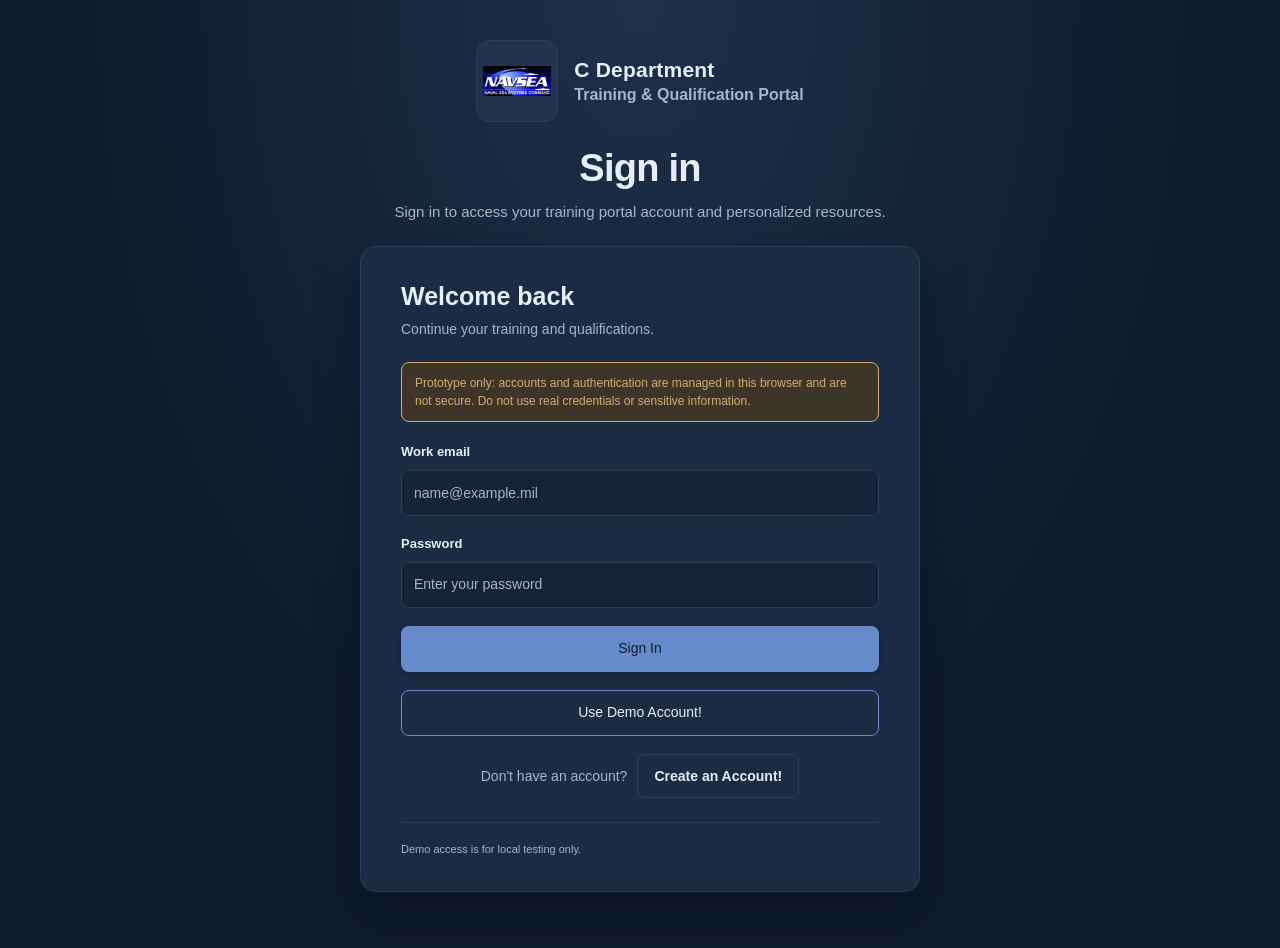
==== commit 257d7357: "1" ====
--- a/account.html
+++ b/account.html
@@ -2,10 +2,10 @@
 <html lang="en">
 <head>
 <meta charset="UTF-8"><meta name="viewport" content="width=device-width, initial-scale=1.0">
-<script src="assets/shared/js/auth.js?v=1"></script>
+<script src="assets/shared/js/auth.js?v=2"></script>
 <link rel="preconnect" href="https://fonts.googleapis.com"><link rel="preconnect" href="https://fonts.gstatic.com" crossorigin><link href="https://fonts.googleapis.com/css2?family=Roboto+Condensed:wght@500;600;700&display=swap" rel="stylesheet">
 <title>Training Portal | Sign In</title>
-<link rel="stylesheet" href="assets/shared/css/variables.css"><link rel="stylesheet" href="assets/shared/css/global.css"><link rel="stylesheet" href="assets/shared/css/layout.css?v=20261118-6"><link rel="stylesheet" href="assets/shared/css/components.css?v=20261118-4"><link rel="stylesheet" href="assets/shared/css/responsive.css"><link rel="stylesheet" href="assets/pages/account/account.css?v=20261118-1">
+<link rel="stylesheet" href="assets/shared/css/variables.css"><link rel="stylesheet" href="assets/shared/css/global.css"><link rel="stylesheet" href="assets/shared/css/layout.css?v=20261118-6"><link rel="stylesheet" href="assets/shared/css/components.css?v=20261118-4"><link rel="stylesheet" href="assets/shared/css/responsive.css"><link rel="stylesheet" href="assets/pages/account/account.css?v=20261118-2">
 </head>
 <body data-page="account" class="auth-body">
 <main class="account-page">
@@ -40,5 +40,5 @@
 <div class="signin-footer"><p>Prototype accounts are available only in this browser.</p></div>
 </section>
 </main>
-<script src="assets/shared/js/account.js?v=20261118-5"></script>
+<script src="assets/shared/js/account.js?v=20261118-6"></script>
 </body></html>
--- a/assets/pages/account/account.css
+++ b/assets/pages/account/account.css
@@ -1,13 +1,14 @@
 .auth-body{background:radial-gradient(ellipse at top, #1d304b 0, var(--background) 60%);min-height:100vh}
-.account-page{width:min(100%, 590px);margin:0 auto;padding:48px 24px 56px}
-.auth-brand{display:flex;align-items:center;justify-content:center;gap:14px;margin-bottom:36px}
-.auth-brand img{width:58px;height:58px;object-fit:contain;border-radius:12px}
+.account-page{width:min(100%, 620px);margin:0 auto;padding:40px 24px 56px}
+.auth-brand{display:flex;align-items:center;justify-content:center;gap:16px;margin-bottom:24px}
+.auth-brand img{width:82px;height:82px;object-fit:contain;border-radius:14px;background:rgba(232,238,247,.04);padding:6px;border:1px solid var(--border)}
 .auth-brand strong,.auth-brand span{display:block;line-height:1.35}
-.auth-brand strong{color:var(--text-primary);font-size:16px}
-.auth-brand span{color:var(--text-secondary);font-size:13px}
-.account-page .page-heading{text-align:center;margin:0 auto 28px}
-.account-page .page-heading h1{font-size:34px;margin-bottom:8px}
-.account-signin-card{max-width:510px;margin:0 auto;background:var(--surface);border:1px solid var(--border);border-radius:var(--radius-lg);padding:34px 40px;box-shadow:var(--shadow-md)}
+.auth-brand strong{color:var(--text-primary);font-size:21px;font-weight:700;letter-spacing:.01em}
+.auth-brand span{color:var(--text-secondary);font-size:16px;font-weight:600}
+.account-page .page-heading{text-align:center;margin:0 auto 22px}
+.account-page .page-heading h1{font-size:38px;margin-bottom:8px;letter-spacing:-.02em}
+.account-page .page-heading p{font-size:15px}
+.account-signin-card{max-width:560px;margin:0 auto;background:var(--surface);border:1px solid var(--border);border-radius:var(--radius-lg);padding:34px 40px;box-shadow:0 18px 44px rgba(5,12,24,.38)}
 .signin-intro{margin-bottom:22px}
 .signin-intro h2{font-size:25px;margin-bottom:7px}
 .signin-intro p{font-size:14px}
@@ -25,4 +26,4 @@
 .create-account-card .signin-form{gap:15px}
 .signin-footer{display:flex;align-items:flex-start;gap:10px;border-top:1px solid var(--border);margin-top:24px;padding-top:18px}
 .signin-footer p{font-size:11px;line-height:1.5}
-@media(max-width:600px){.account-page{padding:28px 16px 40px}.auth-brand{margin-bottom:28px}.account-page .page-heading h1{font-size:29px}.account-signin-card{padding:26px 20px}}
+@media(max-width:600px){.account-page{padding:24px 16px 40px}.auth-brand{gap:12px;margin-bottom:22px}.auth-brand img{width:68px;height:68px}.auth-brand strong{font-size:18px}.auth-brand span{font-size:14px}.account-page .page-heading h1{font-size:32px}.account-page .page-heading p{font-size:14px}.account-signin-card{padding:26px 20px}}
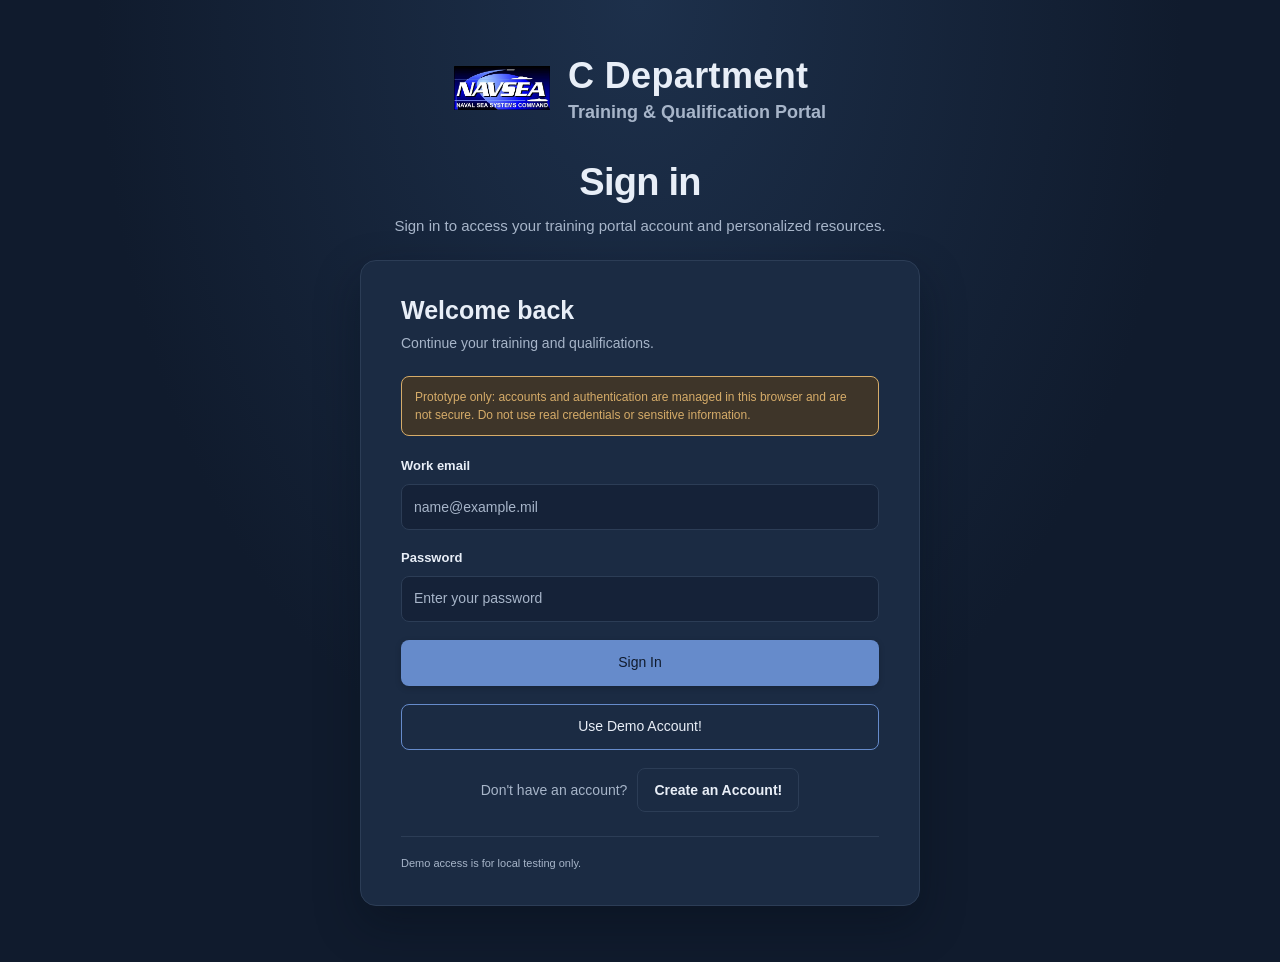
==== commit 3f8622b4: "1" ====
--- a/account.html
+++ b/account.html
@@ -5,7 +5,7 @@
 <script src="assets/shared/js/auth.js?v=2"></script>
 <link rel="preconnect" href="https://fonts.googleapis.com"><link rel="preconnect" href="https://fonts.gstatic.com" crossorigin><link href="https://fonts.googleapis.com/css2?family=Roboto+Condensed:wght@500;600;700&display=swap" rel="stylesheet">
 <title>Training Portal | Sign In</title>
-<link rel="stylesheet" href="assets/shared/css/variables.css"><link rel="stylesheet" href="assets/shared/css/global.css"><link rel="stylesheet" href="assets/shared/css/layout.css?v=20261118-6"><link rel="stylesheet" href="assets/shared/css/components.css?v=20261118-4"><link rel="stylesheet" href="assets/shared/css/responsive.css"><link rel="stylesheet" href="assets/pages/account/account.css?v=20261118-2">
+<link rel="stylesheet" href="assets/shared/css/variables.css"><link rel="stylesheet" href="assets/shared/css/global.css"><link rel="stylesheet" href="assets/shared/css/layout.css?v=20261118-6"><link rel="stylesheet" href="assets/shared/css/components.css?v=20261118-4"><link rel="stylesheet" href="assets/shared/css/responsive.css"><link rel="stylesheet" href="assets/pages/account/account.css?v=20261118-3">
 </head>
 <body data-page="account" class="auth-body">
 <main class="account-page">
--- a/assets/pages/account/account.css
+++ b/assets/pages/account/account.css
@@ -1,10 +1,10 @@
 .auth-body{background:radial-gradient(ellipse at top, #1d304b 0, var(--background) 60%);min-height:100vh}
 .account-page{width:min(100%, 620px);margin:0 auto;padding:40px 24px 56px}
-.auth-brand{display:flex;align-items:center;justify-content:center;gap:16px;margin-bottom:24px}
-.auth-brand img{width:82px;height:82px;object-fit:contain;border-radius:14px;background:rgba(232,238,247,.04);padding:6px;border:1px solid var(--border)}
+.auth-brand{display:flex;align-items:center;justify-content:center;gap:18px;margin-bottom:24px}
+.auth-brand img{width:96px;height:96px;object-fit:contain;border-radius:0;background:transparent;padding:0;border:0}
 .auth-brand strong,.auth-brand span{display:block;line-height:1.35}
-.auth-brand strong{color:var(--text-primary);font-size:21px;font-weight:700;letter-spacing:.01em}
-.auth-brand span{color:var(--text-secondary);font-size:16px;font-weight:600}
+.auth-brand strong{color:var(--text-primary);font-size:36px;font-weight:800;letter-spacing:.01em}
+.auth-brand span{color:var(--text-secondary);font-size:18px;font-weight:700}
 .account-page .page-heading{text-align:center;margin:0 auto 22px}
 .account-page .page-heading h1{font-size:38px;margin-bottom:8px;letter-spacing:-.02em}
 .account-page .page-heading p{font-size:15px}
@@ -26,4 +26,4 @@
 .create-account-card .signin-form{gap:15px}
 .signin-footer{display:flex;align-items:flex-start;gap:10px;border-top:1px solid var(--border);margin-top:24px;padding-top:18px}
 .signin-footer p{font-size:11px;line-height:1.5}
-@media(max-width:600px){.account-page{padding:24px 16px 40px}.auth-brand{gap:12px;margin-bottom:22px}.auth-brand img{width:68px;height:68px}.auth-brand strong{font-size:18px}.auth-brand span{font-size:14px}.account-page .page-heading h1{font-size:32px}.account-page .page-heading p{font-size:14px}.account-signin-card{padding:26px 20px}}
+@media(max-width:600px){.account-page{padding:24px 16px 40px}.auth-brand{gap:12px;margin-bottom:22px}.auth-brand img{width:84px;height:84px}.auth-brand strong{font-size:36px}.auth-brand span{font-size:16px}.account-page .page-heading h1{font-size:32px}.account-page .page-heading p{font-size:14px}.account-signin-card{padding:26px 20px}}
